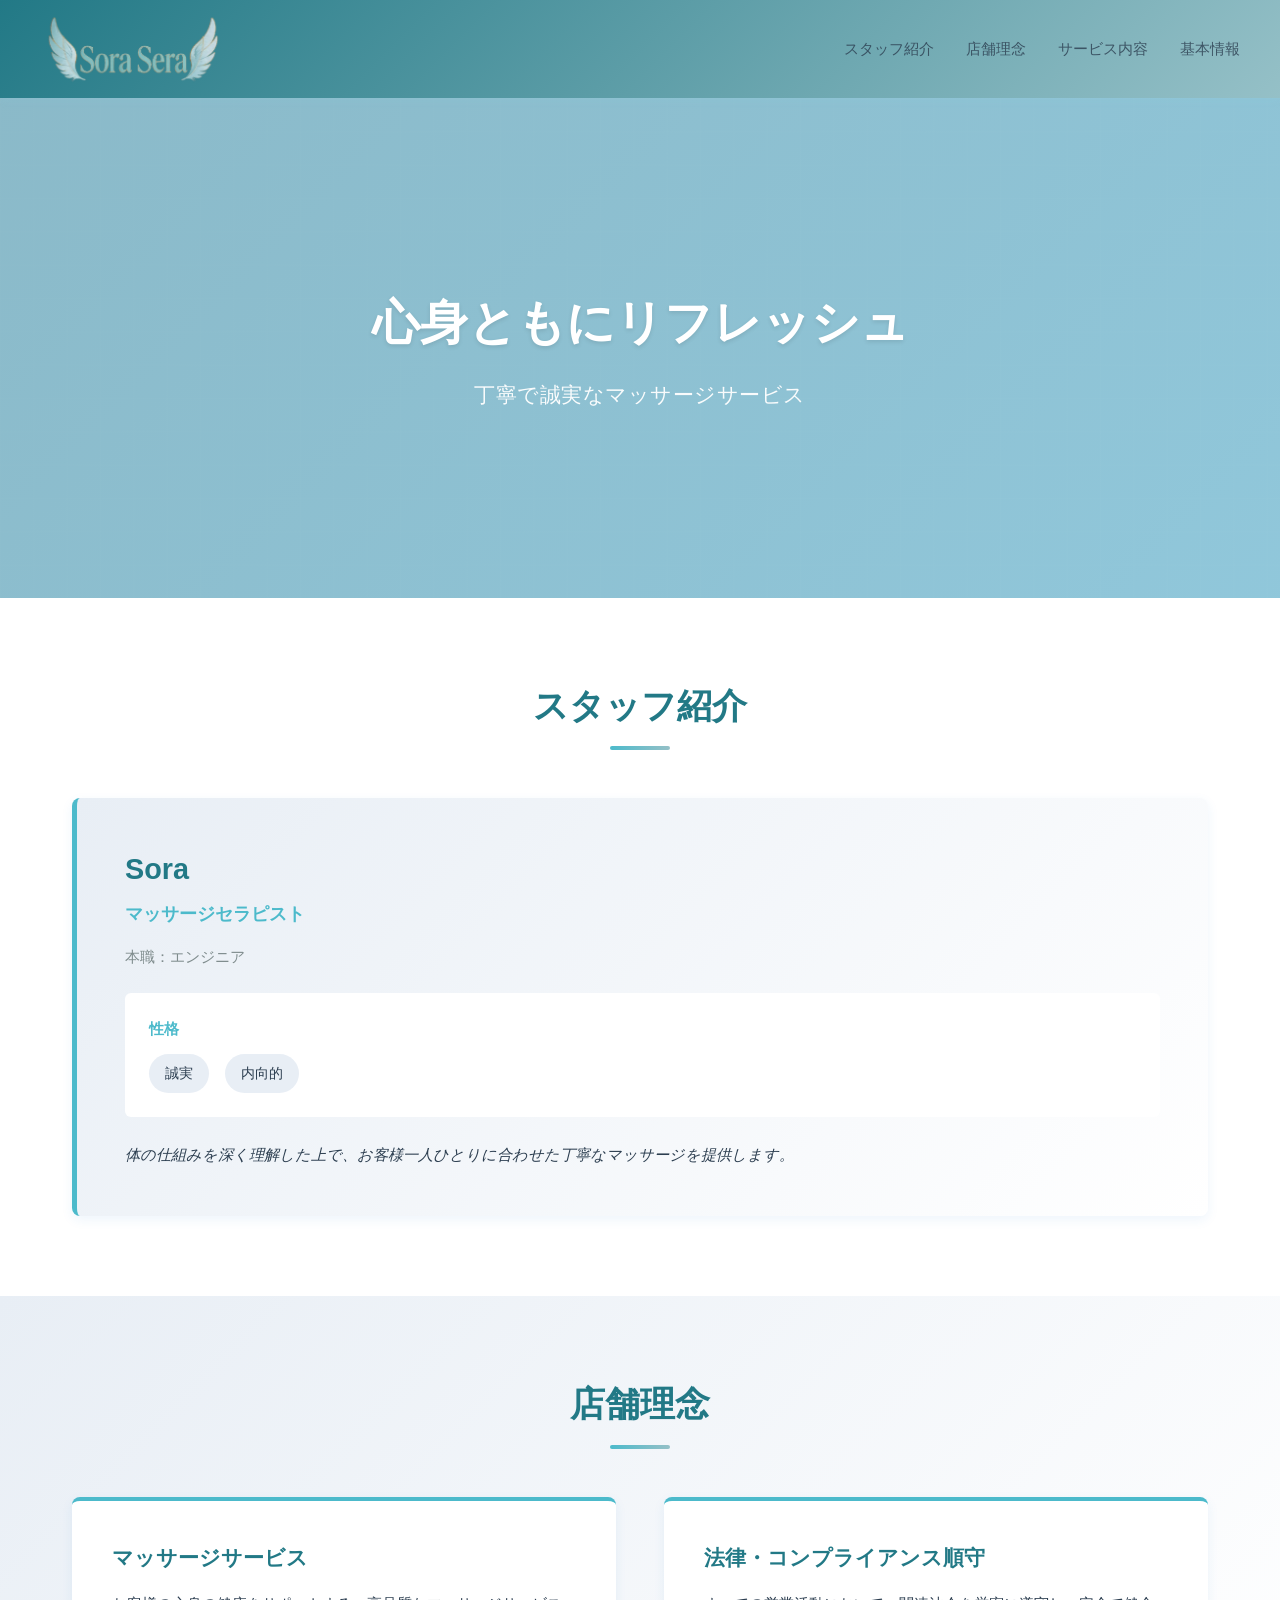
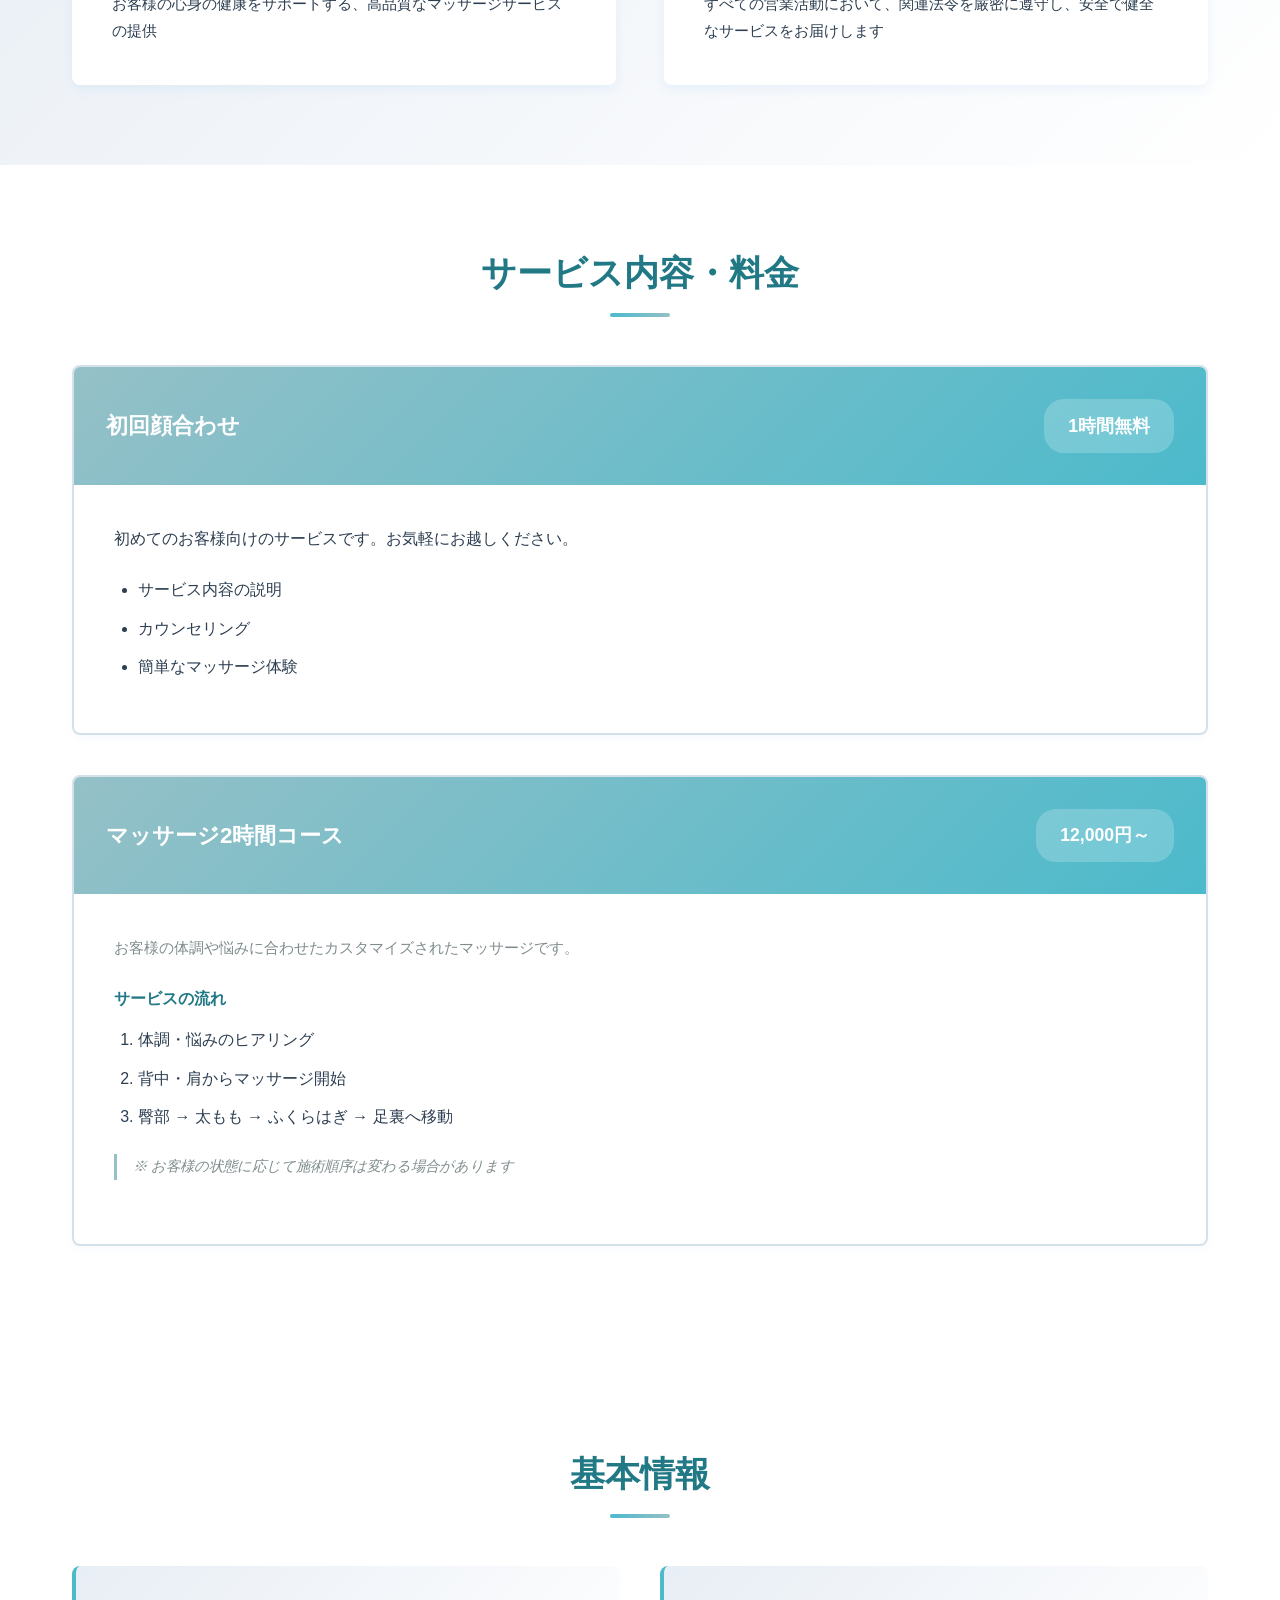
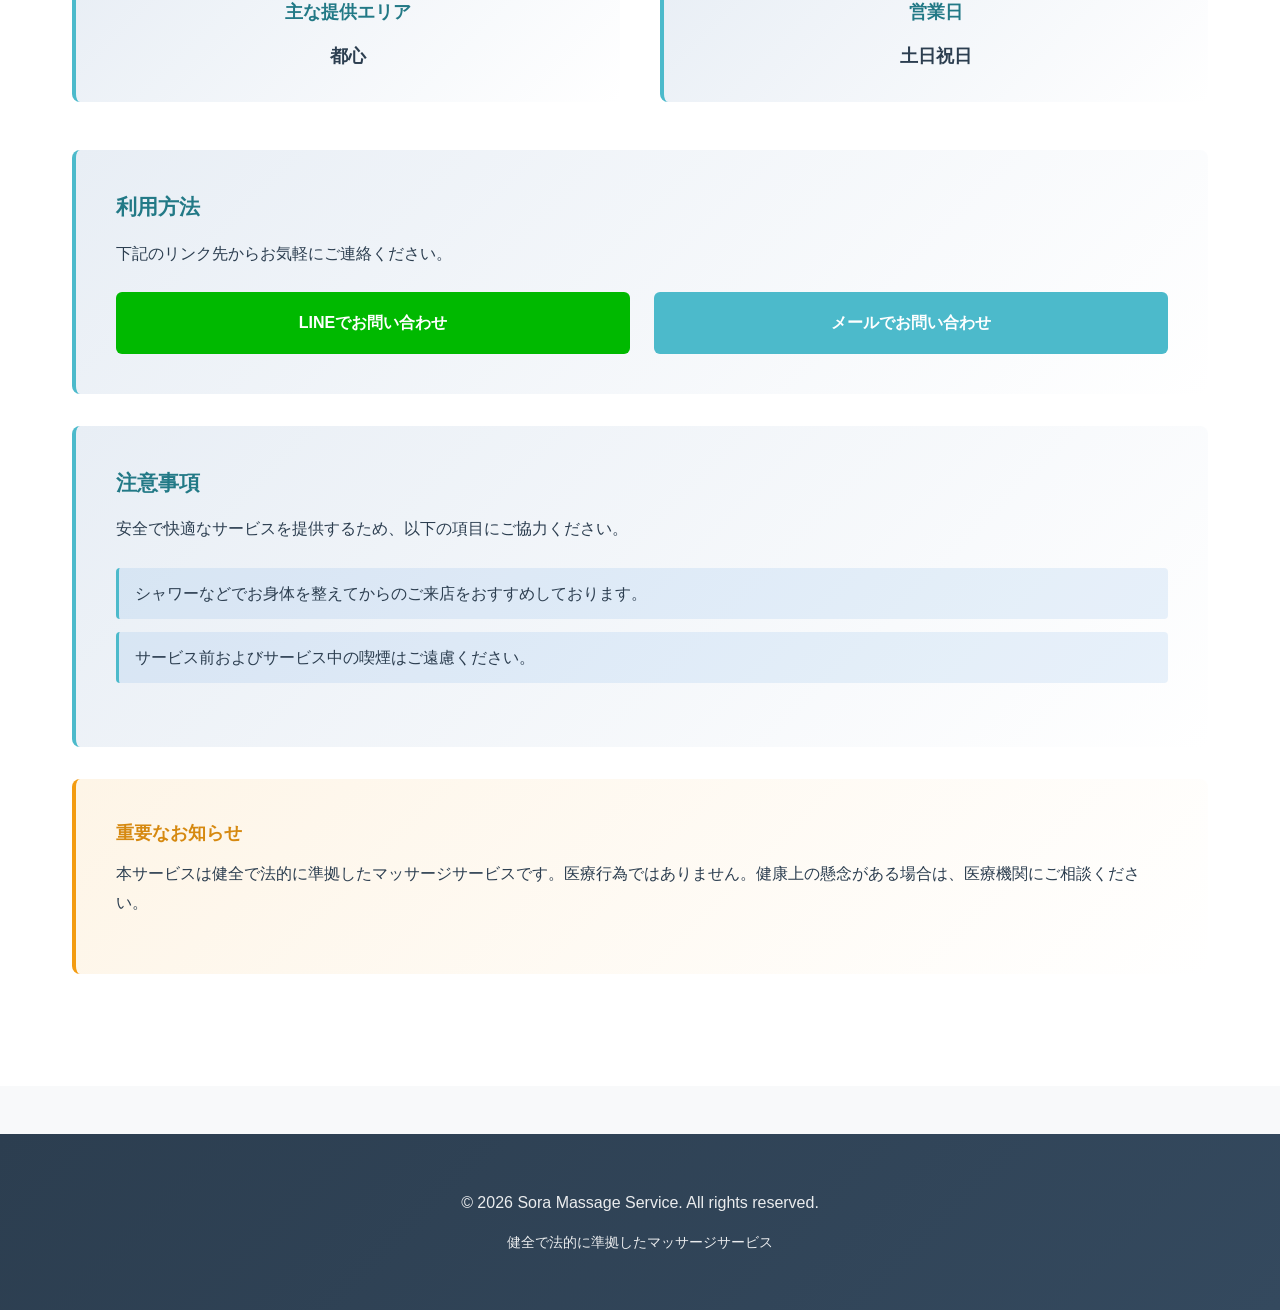
==== index.html @ ec9f0f60 "websiteフォルダの外側へ出す" ====
<!DOCTYPE html>
<html lang="ja">
<head>
    <meta charset="UTF-8">
    <meta name="viewport" content="width=device-width, initial-scale=1.0">
    <title>Sora Sera - 個人マッサージサービス</title>
    <link rel="icon" type="image/jpeg" href="favicon.jpeg">
    <link rel="stylesheet" href="styles.css">
</head>
<body>
    <!-- ヘッダー -->
    <header class="header">
        <div class="header-content">
            <div class="logo">
                <img src="log.png" alt="Sora Logo" class="logo-image">
            </div>
            <nav class="nav">
                <ul>
                    <li><a href="#about">スタッフ紹介</a></li>
                    <li><a href="#philosophy">店舗理念</a></li>
                    <li><a href="#services">サービス内容</a></li>
                    <li><a href="#info">基本情報</a></li>
                </ul>
            </nav>
        </div>
    </header>

    <!-- メインビジュアル -->
    <section class="hero">
        <div class="hero-content">
            <h2>心身ともにリフレッシュ</h2>
            <p>丁寧で誠実なマッサージサービス</p>
        </div>
    </section>

    <!-- スタッフ紹介 -->
    <section id="about" class="section about-section">
        <div class="container">
            <h2 class="section-title">スタッフ紹介</h2>
            <div class="therapist-card">
                <div class="therapist-info">
                    <h3>Sora</h3>
                    <p class="position">マッサージセラピスト</p>
                    <p class="background">本職：エンジニア</p>
                    <div class="personality">
                        <h4>性格</h4>
                        <ul>
                            <li>誠実</li>
                            <li>内向的</li>
                        </ul>
                    </div>
                    <p class="message">体の仕組みを深く理解した上で、お客様一人ひとりに合わせた丁寧なマッサージを提供します。</p>
                </div>
            </div>
        </div>
    </section>

    <!-- 店舗理念 -->
    <section id="philosophy" class="section philosophy-section">
        <div class="container">
            <h2 class="section-title">店舗理念</h2>
            <div class="philosophy-content">
                <div class="philosophy-item">
                    <h3>マッサージサービス</h3>
                    <p>お客様の心身の健康をサポートする、高品質なマッサージサービスの提供</p>
                </div>
                <div class="philosophy-item">
                    <h3>法律・コンプライアンス順守</h3>
                    <p>すべての営業活動において、関連法令を厳密に遵守し、安全で健全なサービスをお届けします</p>
                </div>
            </div>
        </div>
    </section>

    <!-- サービス内容・料金 -->
    <section id="services" class="section services-section">
        <div class="container">
            <h2 class="section-title">サービス内容・料金</h2>
            
            <div class="service-item">
                <div class="service-header">
                    <h3>初回顔合わせ</h3>
                    <span class="price">1時間無料</span>
                </div>
                <div class="service-body">
                    <p>初めてのお客様向けのサービスです。お気軽にお越しください。</p>
                    <ul>
                        <li>サービス内容の説明</li>
                        <li>カウンセリング</li>
                        <li>簡単なマッサージ体験</li>
                    </ul>
                </div>
            </div>

            <div class="service-item">
                <div class="service-header">
                    <h3>マッサージ2時間コース</h3>
                    <span class="price">12,000円～</span>
                </div>
                <div class="service-body">
                    <p class="description">お客様の体調や悩みに合わせたカスタマイズされたマッサージです。</p>
                    <h4>サービスの流れ</h4>
                    <ol>
                        <li>体調・悩みのヒアリング</li>
                        <li>背中・肩からマッサージ開始</li>
                        <li>臀部 → 太もも → ふくらはぎ → 足裏へ移動</li>
                    </ol>
                    <p class="note">※ お客様の状態に応じて施術順序は変わる場合があります</p>
                </div>
            </div>
        </div>
    </section>

    <!-- 基本情報 -->
    <section id="info" class="section info-section">
        <div class="container">
            <h2 class="section-title">基本情報</h2>
            
            <div class="info-grid">
                <div class="info-item">
                    <h3>主な提供エリア</h3>
                    <p>都心</p>
                </div>
                <div class="info-item">
                    <h3>営業日</h3>
                    <p>土日祝日</p>
                </div>
            </div>

            <div class="info-section-box">
                <h3>利用方法</h3>
                <p>下記のリンク先からお気軽にご連絡ください。</p>
                <div class="contact-buttons">
                    <a href="https://line.me" class="contact-btn line-btn">LINEでお問い合わせ</a>
                    <a href="mailto:contact@example.com" class="contact-btn email-btn">メールでお問い合わせ</a>
                </div>
            </div>

            <div class="info-section-box">
                <h3>注意事項</h3>
                <p>安全で快適なサービスを提供するため、以下の項目にご協力ください。</p>
                <ul class="restrictions">
                    <li>シャワーなどでお身体を整えてからのご来店をおすすめしております。</li>
                    <li>サービス前およびサービス中の喫煙はご遠慮ください。</li>
                </ul>
            </div>

            <div class="info-section-box notice">
                <h4>重要なお知らせ</h4>
                <p>本サービスは健全で法的に準拠したマッサージサービスです。医療行為ではありません。健康上の懸念がある場合は、医療機関にご相談ください。</p>
            </div>
        </div>
    </section>

    <!-- フッター -->
    <footer class="footer">
        <div class="footer-content">
            <p>&copy; 2026 Sora Massage Service. All rights reserved.</p>
            <p class="footer-note">健全で法的に準拠したマッサージサービス</p>
        </div>
    </footer>

    <script src="script.js"></script>
</body>
</html>
---- styles.css ----
/* ========================================
   リセット・基本スタイル
   ======================================== */
* {
    margin: 0;
    padding: 0;
    box-sizing: border-box;
}

html {
    scroll-behavior: smooth;
}

body {
    font-family: 'Segoe UI', Tahoma, Geneva, Verdana, sans-serif, 'Noto Sans JP', 'Hiragino Sans';
    line-height: 1.6;
    color: #333;
    background-color: #f8f9fa;
}

/* ========================================
   カラーパレット
   ========================================
   さわやかなイケメンをイメージした配色：
   - プライマリ：爽やかな青
   - セカンダリ：柔らかい灰色
   - アクセント：深い青
   ======================================== */

:root {
    --primary-color: #4cbacb;      /* 爽やかな青 */
    --primary-light: #95C0C7;      /* ライトブルー */
    --primary-dark: #227986;       /* ダークブルー */
    --secondary-color: #E8EEF5;    /* 薄い青灰色 */
    --text-dark: #2C3E50;          /* 濃いグレー */
    --text-light: #7F8C8D;         /* ライトグレー */
    --white: #FFFFFF;
    --border-color: #D5E1E8;       /* 淡い青灰色 */
    --success-color: #27AE60;      /* グリーン */
}

/* ========================================
   ヘッダー
   ======================================== */
.header {
    background: linear-gradient(135deg, var(--primary-dark) 0%, var(--primary-light) 100%);
    color: var(--text-dark);
    padding: 1.5rem 2rem;
    box-shadow: 0 2px 8px rgba(141, 214, 232, 0.15);
    position: sticky;
    top: 0;
    z-index: 100;
}

.header-content {
    max-width: 1200px;
    margin: 0 auto;
    display: flex;
    justify-content: space-between;
    align-items: center;
}

.logo {
    font-size: 1.8rem;
    font-weight: 700;
    letter-spacing: 2px;
}

.logo {
    display: flex;
    align-items: center;
    gap: 1rem;
    height: 50px;
}

.logo-image {
    max-height: 80px;
    width: auto;
    max-width: 1500px;
    object-fit: contain;
}

.logo h1 {
    margin: 0;
    font-size: 1.8rem;
    font-weight: 700;
    letter-spacing: 2px;
}

.nav ul {
    display: flex;
    list-style: none;
    gap: 2rem;
}

.nav a {
    color: var(--text-dark);
    text-decoration: none;
    font-size: 0.95rem;
    font-weight: 500;
    transition: opacity 0.3s ease;
    position: relative;
}

.nav a:hover {
    opacity: 0.8;
}

.nav a::after {
    content: '';
    position: absolute;
    bottom: -5px;
    left: 0;
    width: 0;
    height: 2px;
    background-color: var(--primary-dark);
    transition: width 0.3s ease;
}

.nav a:hover::after {
    width: 100%;
}

/* ========================================
   ヒーロー セクション
   ======================================== */
.hero {
    background: linear-gradient(135deg, rgba(149, 192, 199, 0.9) 0%, rgba(162, 212, 219, 0.85) 100%),
                url('data:image/svg+xml,<svg xmlns="http://www.w3.org/2000/svg" viewBox="0 0 1200 600"><defs><pattern id="grid" width="40" height="40" patternUnits="userSpaceOnUse"><path d="M 40 0 L 0 0 0 40" fill="none" stroke="rgba(255,255,255,0.1)" stroke-width="1"/></pattern></defs><rect width="1200" height="600" fill="%232B7ED8"/><rect width="1200" height="600" fill="url(%23grid)"/></svg>');
    color: var(--white);
    padding: 8rem 2rem;
    text-align: center;
    min-height: 500px;
    display: flex;
    align-items: center;
    justify-content: center;
}

.hero-content h2 {
    font-size: 3rem;
    font-weight: 700;
    margin-bottom: 1rem;
    text-shadow: 0 2px 4px rgba(0, 0, 0, 0.1);
}

.hero-content p {
    font-size: 1.3rem;
    font-weight: 300;
    opacity: 0.95;
    letter-spacing: 0.5px;
}

/* ========================================
   レスポンシブ: ヘッダー・ナビゲーション
   ======================================== */
@media (max-width: 768px) {
    .header-content {
        flex-direction: column;
        gap: 1.5rem;
    }

    .nav ul {
        flex-direction: column;
        gap: 1rem;
        text-align: center;
    }

    .logo {
        flex-direction: column;
        gap: 0.8rem;
    }

    .logo-image {
        height: 40px;
        max-width: 50px;
    }

    .logo h1 {
        font-size: 1.5rem;
    }

    .hero-content h2 {
        font-size: 2rem;
    }

    .hero-content p {
        font-size: 1rem;
    }

    .hero {
        padding: 4rem 2rem;
        min-height: 350px;
    }
}

/* ========================================
   コンテナ・セクション基本
   ======================================== */
.container {
    max-width: 1200px;
    margin: 0 auto;
    padding: 0 2rem;
}

.section {
    padding: 5rem 2rem;
}

.section-title {
    font-size: 2.2rem;
    font-weight: 700;
    color: var(--primary-dark);
    margin-bottom: 3rem;
    text-align: center;
    position: relative;
    padding-bottom: 1rem;
}

.section-title::after {
    content: '';
    position: absolute;
    bottom: 0;
    left: 50%;
    transform: translateX(-50%);
    width: 60px;
    height: 4px;
    background: linear-gradient(90deg, var(--primary-color), var(--primary-light));
    border-radius: 2px;
}

/* ========================================
   セラピスト紹介 セクション
   ======================================== */
.about-section {
    background-color: var(--white);
}

.therapist-card {
    background: linear-gradient(135deg, var(--secondary-color) 0%, var(--white) 100%);
    border-left: 5px solid var(--primary-color);
    padding: 3rem;
    border-radius: 8px;
    box-shadow: 0 4px 12px rgba(43, 126, 216, 0.08);
    transition: transform 0.3s ease, box-shadow 0.3s ease;
}

.therapist-card:hover {
    transform: translateY(-5px);
    box-shadow: 0 8px 20px rgba(43, 126, 216, 0.12);
}

.therapist-info h3 {
    font-size: 1.8rem;
    color: var(--primary-dark);
    margin-bottom: 0.5rem;
}

.therapist-info .position {
    font-size: 1.1rem;
    color: var(--primary-color);
    font-weight: 600;
    margin-bottom: 1rem;
}

.therapist-info .background {
    color: var(--text-light);
    font-size: 0.95rem;
    margin-bottom: 1.5rem;
}

.personality {
    background-color: var(--white);
    padding: 1.5rem;
    border-radius: 6px;
    margin: 1.5rem 0;
}

.personality h4 {
    color: var(--primary-color);
    margin-bottom: 0.8rem;
    font-size: 0.95rem;
}

.personality ul {
    list-style: none;
    display: flex;
    gap: 1rem;
}

.personality li {
    background-color: var(--secondary-color);
    padding: 0.5rem 1rem;
    border-radius: 20px;
    color: var(--text-dark);
    font-size: 0.9rem;
    font-weight: 500;
}

.therapist-info .message {
    color: var(--text-dark);
    font-size: 0.95rem;
    line-height: 1.8;
    margin-top: 1.5rem;
    font-style: italic;
}

/* ========================================
   店舗理念 セクション
   ======================================== */
.philosophy-section {
    background: linear-gradient(135deg, var(--secondary-color) 0%, var(--white) 100%);
}

.philosophy-content {
    display: grid;
    grid-template-columns: repeat(auto-fit, minmax(300px, 1fr));
    gap: 3rem;
}

.philosophy-item {
    background-color: var(--white);
    padding: 2.5rem;
    border-radius: 8px;
    box-shadow: 0 4px 12px rgba(43, 126, 216, 0.08);
    border-top: 4px solid var(--primary-color);
    transition: transform 0.3s ease;
}

.philosophy-item:hover {
    transform: translateY(-8px);
}

.philosophy-item h3 {
    color: var(--primary-dark);
    font-size: 1.3rem;
    margin-bottom: 1rem;
}

.philosophy-item p {
    color: var(--text-dark);
    line-height: 1.8;
    font-size: 0.95rem;
}

/* ========================================
   サービス内容・料金 セクション
   ======================================== */
.services-section {
    background-color: var(--white);
}

.service-item {
    background-color: var(--white);
    border: 2px solid var(--border-color);
    border-radius: 8px;
    overflow: hidden;
    margin-bottom: 2.5rem;
    transition: all 0.3s ease;
    box-shadow: 0 2px 8px rgba(43, 126, 216, 0.05);
}

.service-item:hover {
    border-color: var(--primary-color);
    box-shadow: 0 6px 16px rgba(43, 126, 216, 0.12);
}

.service-header {
    background: linear-gradient(135deg, var(--primary-light) 0%, var(--primary-color) 100%);
    color: var(--white);
    padding: 2rem;
    display: flex;
    justify-content: space-between;
    align-items: center;
}

.service-header h3 {
    font-size: 1.4rem;
    margin: 0;
}

.price {
    background-color: rgba(255, 255, 255, 0.2);
    padding: 0.8rem 1.5rem;
    border-radius: 20px;
    font-size: 1.1rem;
    font-weight: 600;
    white-space: nowrap;
}

.service-body {
    padding: 2.5rem;
}

.service-body > p {
    color: var(--text-dark);
    margin-bottom: 1.5rem;
    line-height: 1.8;
}

.service-body .description {
    color: var(--text-light);
    font-size: 0.95rem;
}

.service-body h4 {
    color: var(--primary-dark);
    margin-top: 1.5rem;
    margin-bottom: 1rem;
    font-size: 1rem;
}

.service-body ol,
.service-body ul {
    margin-left: 1.5rem;
    color: var(--text-dark);
}

.service-body li {
    margin-bottom: 0.8rem;
    line-height: 1.6;
}

.service-body .note {
    color: var(--text-light);
    font-size: 0.9rem;
    margin-top: 1.5rem;
    font-style: italic;
    border-left: 3px solid var(--primary-light);
    padding-left: 1rem;
}

/* ========================================
   基本情報 セクション
   ======================================== */
.info-section {
    background-color: var(--white);
}

.info-grid {
    display: grid;
    grid-template-columns: repeat(auto-fit, minmax(250px, 1fr));
    gap: 2.5rem;
    margin-bottom: 3rem;
}

.info-item {
    background: linear-gradient(135deg, var(--secondary-color) 0%, var(--white) 100%);
    padding: 2rem;
    border-radius: 8px;
    border-left: 4px solid var(--primary-color);
    text-align: center;
}

.info-item h3 {
    color: var(--primary-dark);
    margin-bottom: 1rem;
    font-size: 1.1rem;
}

.info-item p {
    color: var(--text-dark);
    font-size: 1.1rem;
    font-weight: 600;
}

.info-section-box {
    background: linear-gradient(135deg, var(--secondary-color) 0%, var(--white) 100%);
    padding: 2.5rem;
    border-radius: 8px;
    margin-bottom: 2rem;
    border-left: 4px solid var(--primary-color);
}

.info-section-box h3 {
    color: var(--primary-dark);
    font-size: 1.3rem;
    margin-bottom: 1rem;
}

.info-section-box h4 {
    color: var(--primary-color);
    font-size: 1.1rem;
    margin-bottom: 0.8rem;
}

.info-section-box p {
    color: var(--text-dark);
    line-height: 1.8;
    margin-bottom: 1rem;
}

.contact-buttons {
    display: flex;
    gap: 1.5rem;
    margin-top: 1.5rem;
    flex-wrap: wrap;
}

.contact-btn {
    flex: 1;
    min-width: 180px;
    padding: 1rem 2rem;
    border-radius: 6px;
    text-decoration: none;
    font-weight: 600;
    text-align: center;
    transition: all 0.3s ease;
    border: 2px solid transparent;
}

.line-btn {
    background-color: #00B900;
    color: var(--white);
}

.line-btn:hover {
    background-color: #009000;
    transform: translateY(-3px);
    box-shadow: 0 4px 12px rgba(0, 185, 0, 0.3);
}

.email-btn {
    background-color: var(--primary-color);
    color: var(--white);
}

.email-btn:hover {
    background-color: var(--primary-dark);
    transform: translateY(-3px);
    box-shadow: 0 4px 12px rgba(43, 126, 216, 0.3);
}

.restrictions {
    list-style: none;
    margin: 1.5rem 0;
}

.restrictions li {
    padding: 0.8rem 1rem;
    margin-bottom: 0.8rem;
    background-color: rgba(43, 126, 216, 0.1);
    border-left: 3px solid var(--primary-color);
    border-radius: 4px;
    color: var(--text-dark);
}

.info-section-box.notice {
    border-left-color: #F39C12;
    background: linear-gradient(135deg, rgba(243, 156, 18, 0.1) 0%, var(--white) 100%);
}

.info-section-box.notice h4 {
    color: #D68910;
}

/* ========================================
   フッター
   ======================================== */
.footer {
    background: linear-gradient(135deg, var(--text-dark) 0%, #34495E 100%);
    color: var(--white);
    padding: 3rem 2rem;
    text-align: center;
    margin-top: 3rem;
}

.footer-content p {
    margin: 0.5rem 0;
    opacity: 0.9;
}

.footer-note {
    font-size: 0.9rem;
    opacity: 0.7;
    margin-top: 1rem !important;
}

/* ========================================
   レスポンシブ対応
   ======================================== */
@media (max-width: 768px) {
    .section {
        padding: 3rem 2rem;
    }

    .section-title {
        font-size: 1.8rem;
        margin-bottom: 2rem;
    }

    .therapist-card,
    .philosophy-item,
    .info-section-box {
        padding: 2rem;
    }

    .service-header {
        flex-direction: column;
        text-align: center;
        gap: 1rem;
    }

    .service-header h3 {
        font-size: 1.2rem;
    }

    .price {
        display: inline-block;
    }

    .contact-buttons {
        flex-direction: column;
        gap: 1rem;
    }

    .contact-btn {
        min-width: auto;
    }

    .philosophy-content,
    .info-grid {
        gap: 1.5rem;
    }

    .therapist-info .personality ul {
        flex-direction: column;
        gap: 0.5rem;
    }

    .therapist-info .personality li {
        width: 100%;
    }
}

@media (max-width: 480px) {
    .nav ul {
        gap: 0.8rem;
        font-size: 0.9rem;
    }

    .logo {
        gap: 0.5rem;
    }

    .logo-image {
        height: 35px;
        max-width: 45px;
    }

    .logo h1 {
        font-size: 1.2rem;
    }

    .section-title {
        font-size: 1.5rem;
    }

    .therapist-card,
    .philosophy-item,
    .service-body,
    .info-section-box {
        padding: 1.5rem;
    }

    .service-header {
        padding: 1.5rem;
    }

    .service-header h3 {
        font-size: 1.1rem;
    }

    .price {
        font-size: 0.95rem;
        padding: 0.6rem 1rem;
    }

    .section {
        padding: 2rem 1rem;
    }
}

/* ========================================
   スムーズなスクロール・アニメーション
   ======================================== */
@keyframes fadeIn {
    from {
        opacity: 0;
        transform: translateY(20px);
    }
    to {
        opacity: 1;
        transform: translateY(0);
    }
}

.section {
    animation: fadeIn 0.6s ease;
}
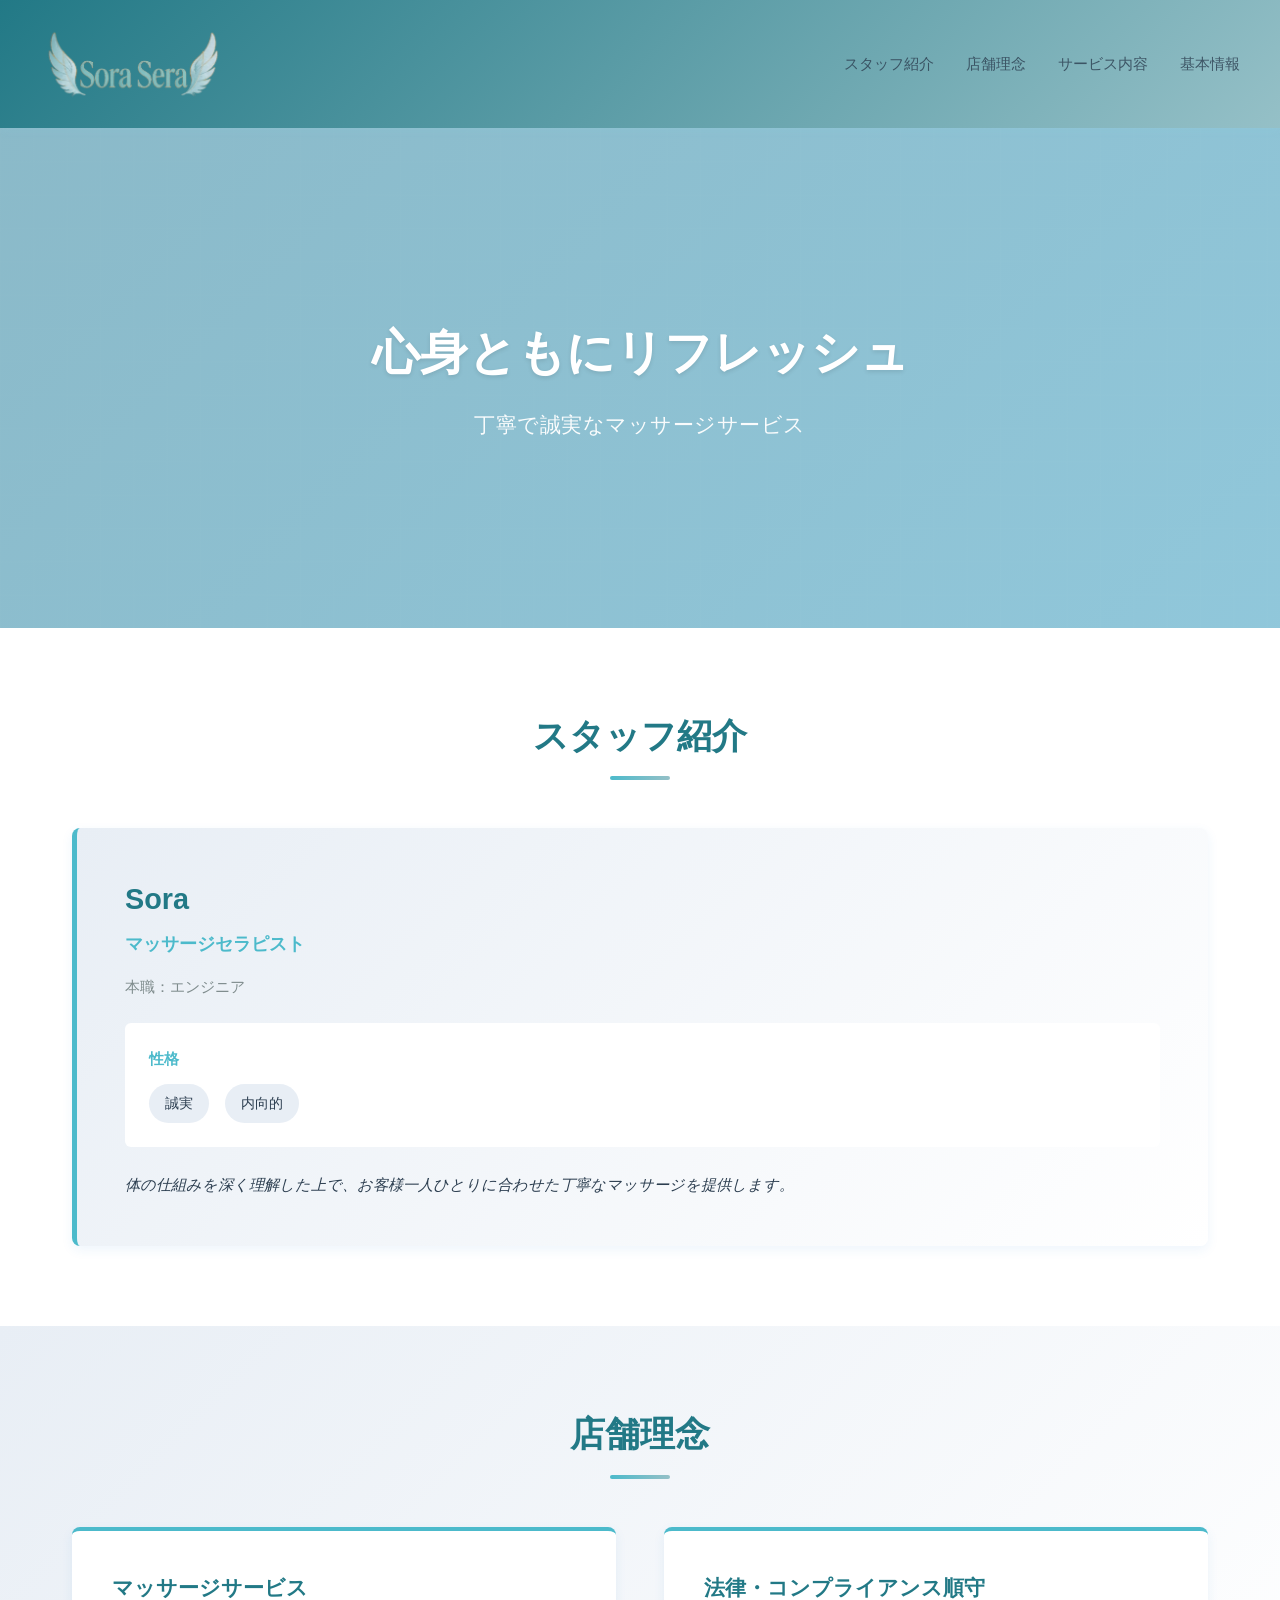
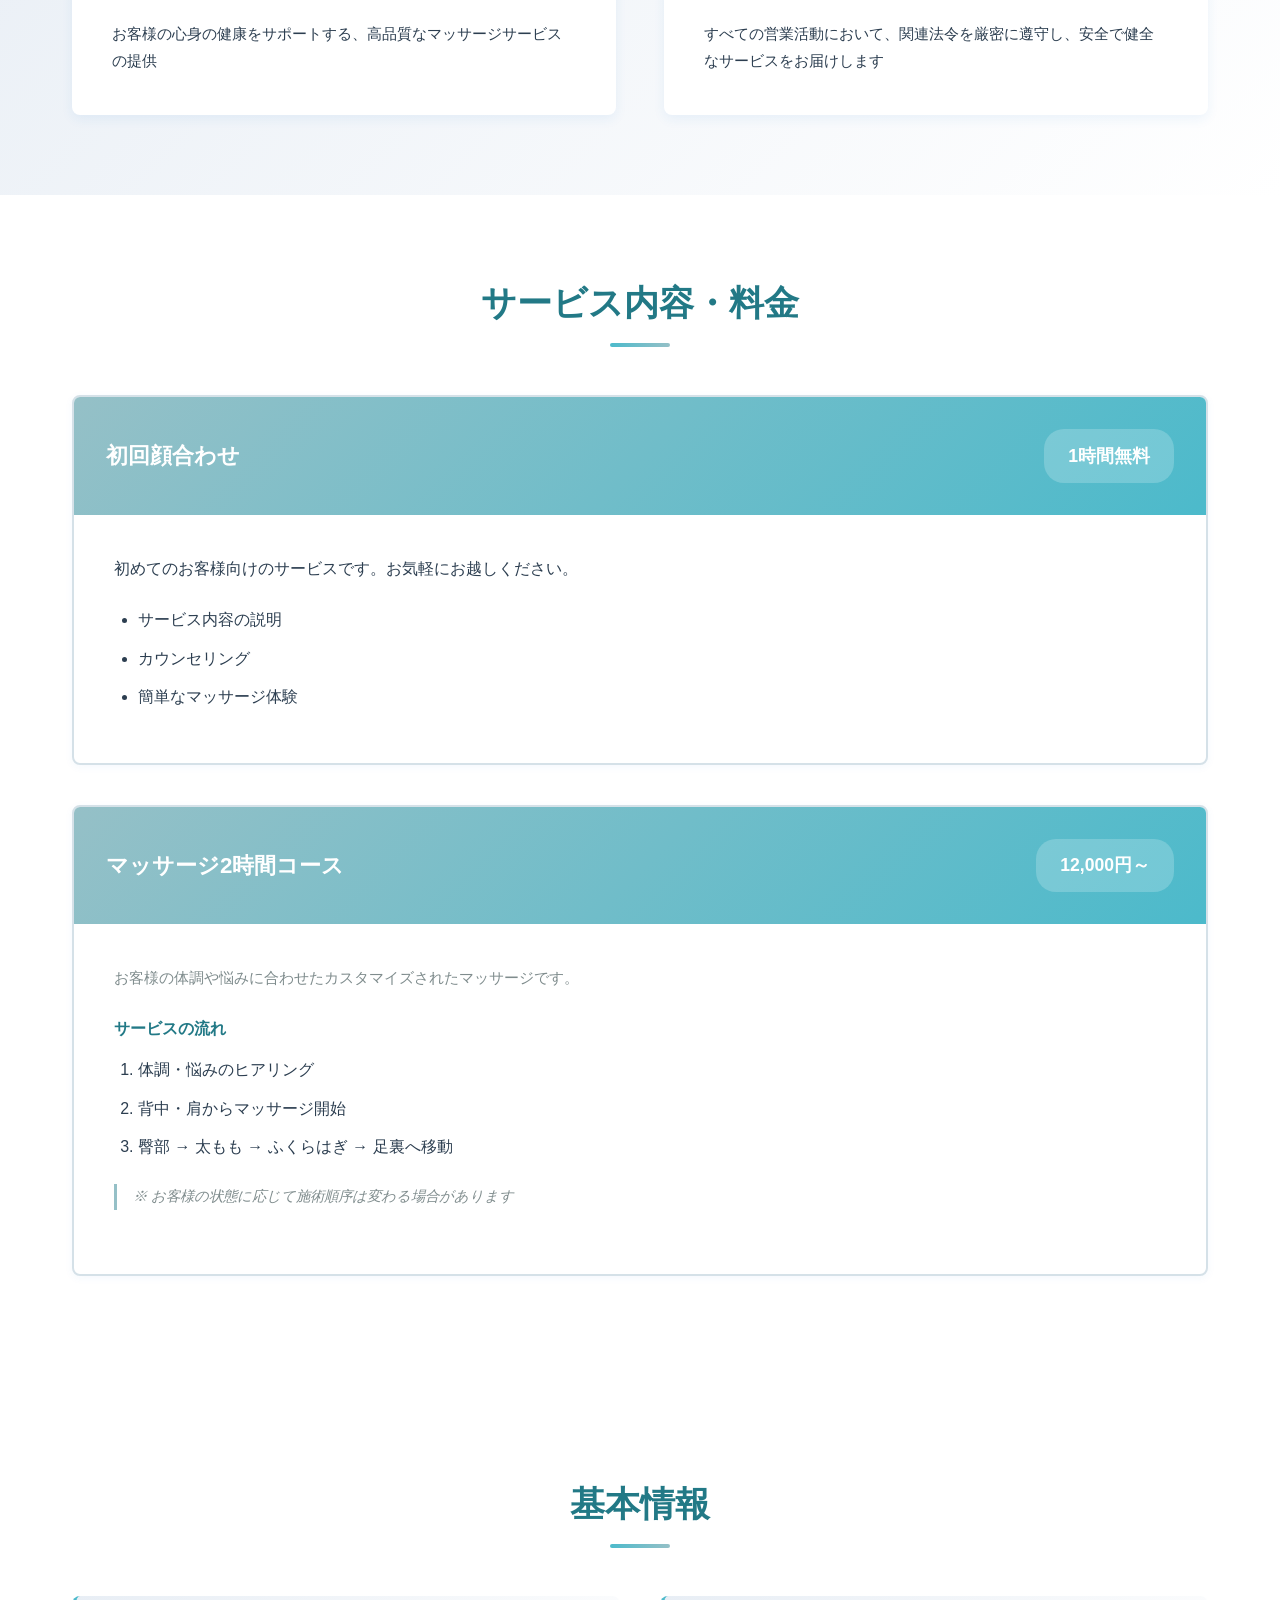
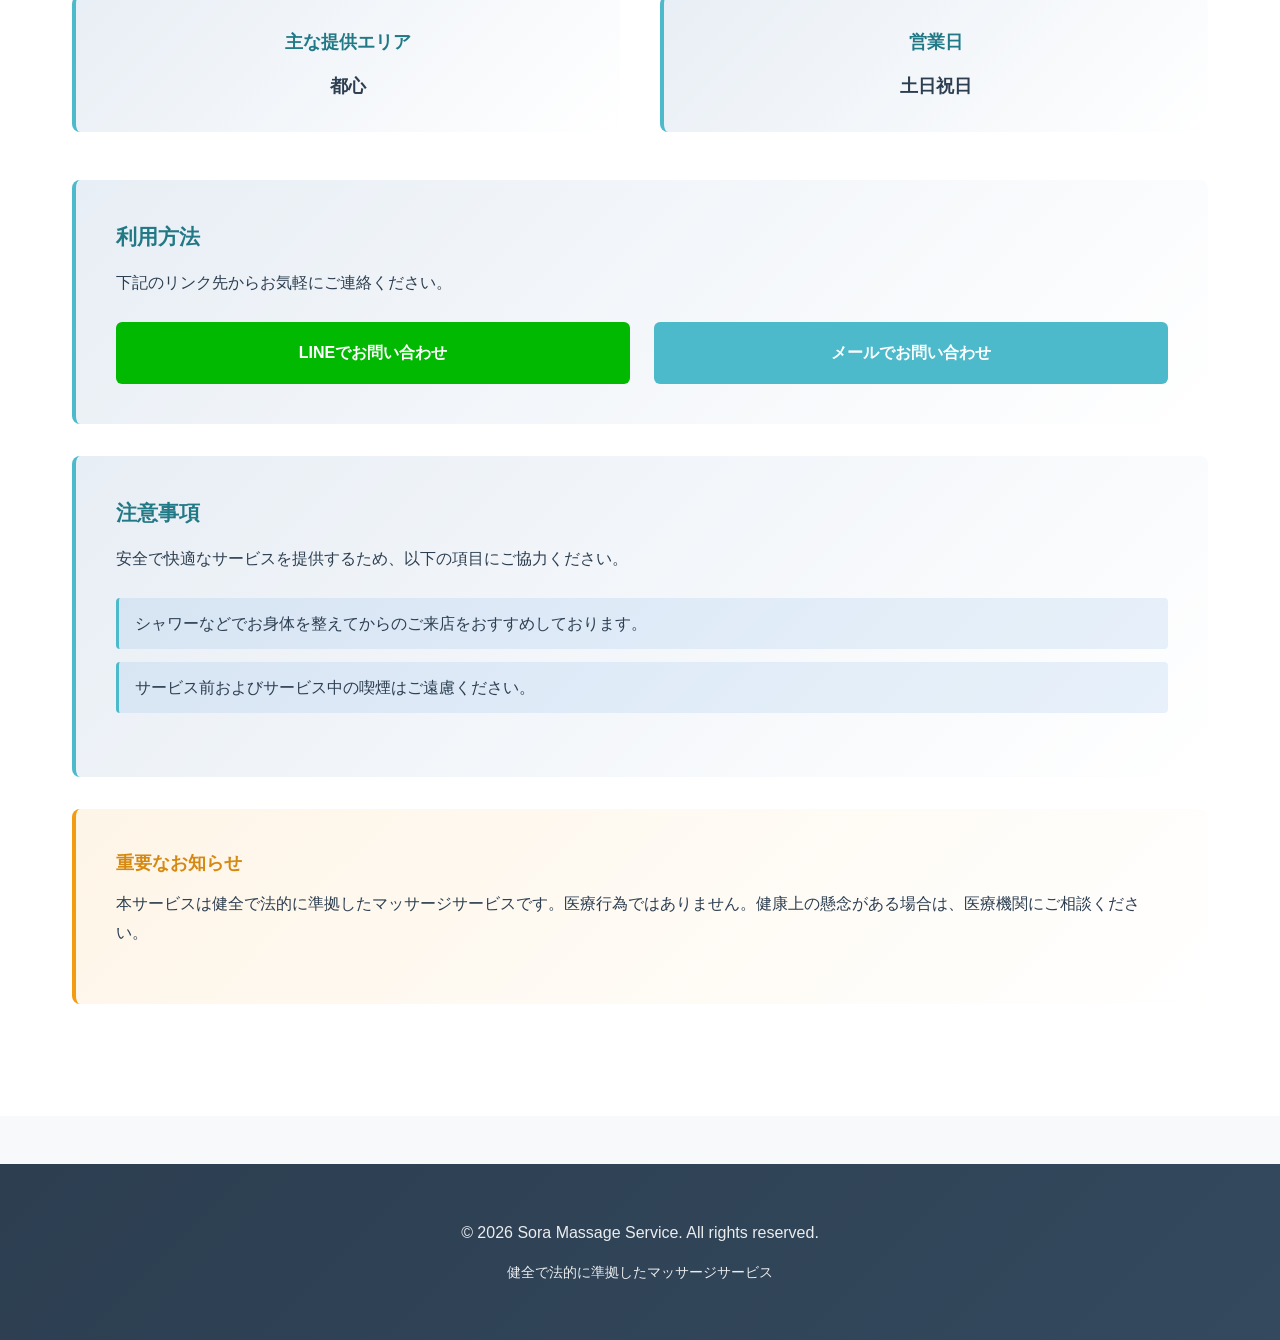
==== commit 2fb550c8: "websiteから外に出してwebsiteを消した。" ====
--- a/index.html
+++ b/index.html
@@ -14,6 +14,11 @@
             <div class="logo">
                 <img src="log.png" alt="Sora Logo" class="logo-image">
             </div>
+            <button class="nav-toggle" aria-label="メニューを開く" type="button">
+                <span></span>
+                <span></span>
+                <span></span>
+            </button>
             <nav class="nav">
                 <ul>
                     <li><a href="#about">スタッフ紹介</a></li>
--- a/styles.css
+++ b/styles.css
@@ -58,7 +58,38 @@
     display: flex;
     justify-content: space-between;
     align-items: center;
-}
+    position: relative;
+}
+
+.nav-toggle {
+    display: none;
+    background: transparent;
+    border: none;
+    cursor: pointer;
+    padding: 0.5rem;
+    outline: none;
+}
+
+.nav-toggle span {
+    display: block;
+    width: 28px;
+    height: 3px;
+    margin-bottom: 4px;
+    border-radius: 2px;
+    background: var(--text-dark);
+    transition: background 0.3s ease;
+}
+
+.nav ul {
+    display: flex;
+    list-style: none;
+    gap: 2rem;
+}
+
+.nav.open {
+    display: block;
+}
+
 
 .logo {
     font-size: 1.8rem;
@@ -70,7 +101,6 @@
     display: flex;
     align-items: center;
     gap: 1rem;
-    height: 50px;
 }
 
 .logo-image {
@@ -155,8 +185,38 @@
    ======================================== */
 @media (max-width: 768px) {
     .header-content {
+        flex-direction: row;
+        justify-content: space-between;
+        align-items: center;
+        gap: 0;
+    }
+
+    .nav-toggle {
+        display: inline-flex;
         flex-direction: column;
-        gap: 1.5rem;
+        justify-content: center;
+        align-items: center;
+        margin-left: auto;
+        width: 42px;
+        height: 40px;
+        padding: 0.5rem;
+    }
+
+    .nav {
+        position: absolute;
+        top: 100%;
+        left: 0;
+        right: 0;
+        background: rgba(255, 255, 255, 0.98);
+        border-top: 1px solid rgba(0, 0, 0, 0.08);
+        padding: 1rem 2rem 1.5rem;
+        display: none;
+        box-shadow: 0 8px 24px rgba(0, 0, 0, 0.08);
+        z-index: 90;
+    }
+
+    .nav.open {
+        display: block;
     }
 
     .nav ul {
@@ -165,18 +225,23 @@
         text-align: center;
     }
 
+    .nav a {
+        color: var(--text-dark);
+        font-weight: 600;
+    }
+
     .logo {
         flex-direction: column;
         gap: 0.8rem;
     }
 
     .logo-image {
-        height: 40px;
-        max-width: 50px;
+        height: 70px;
+        max-width: 120px;
     }
 
     .logo h1 {
-        font-size: 1.5rem;
+        font-size: 1.8rem;
     }
 
     .hero-content h2 {
@@ -643,12 +708,12 @@
     }
 
     .logo-image {
-        height: 35px;
-        max-width: 45px;
+        height: 60px;
+        max-width: 100px;
     }
 
     .logo h1 {
-        font-size: 1.2rem;
+        font-size: 1.6rem;
     }
 
     .section-title {
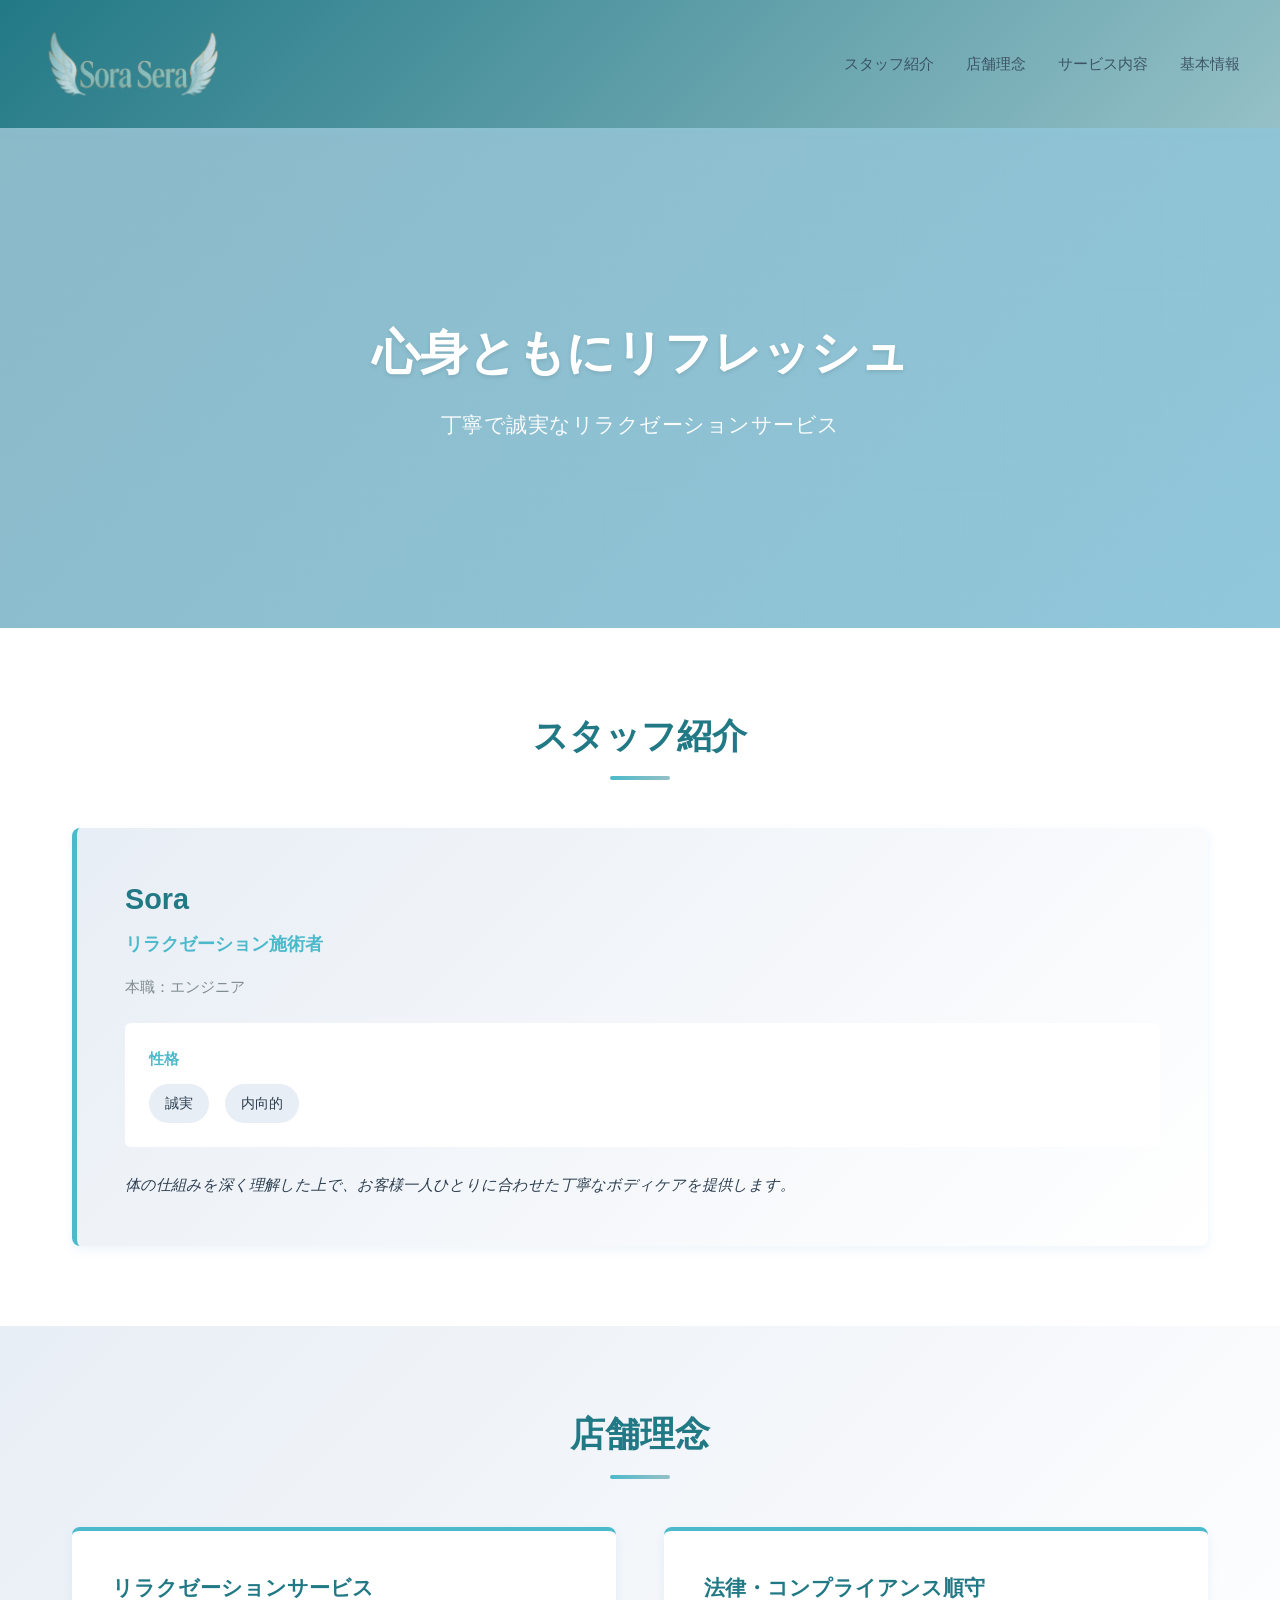
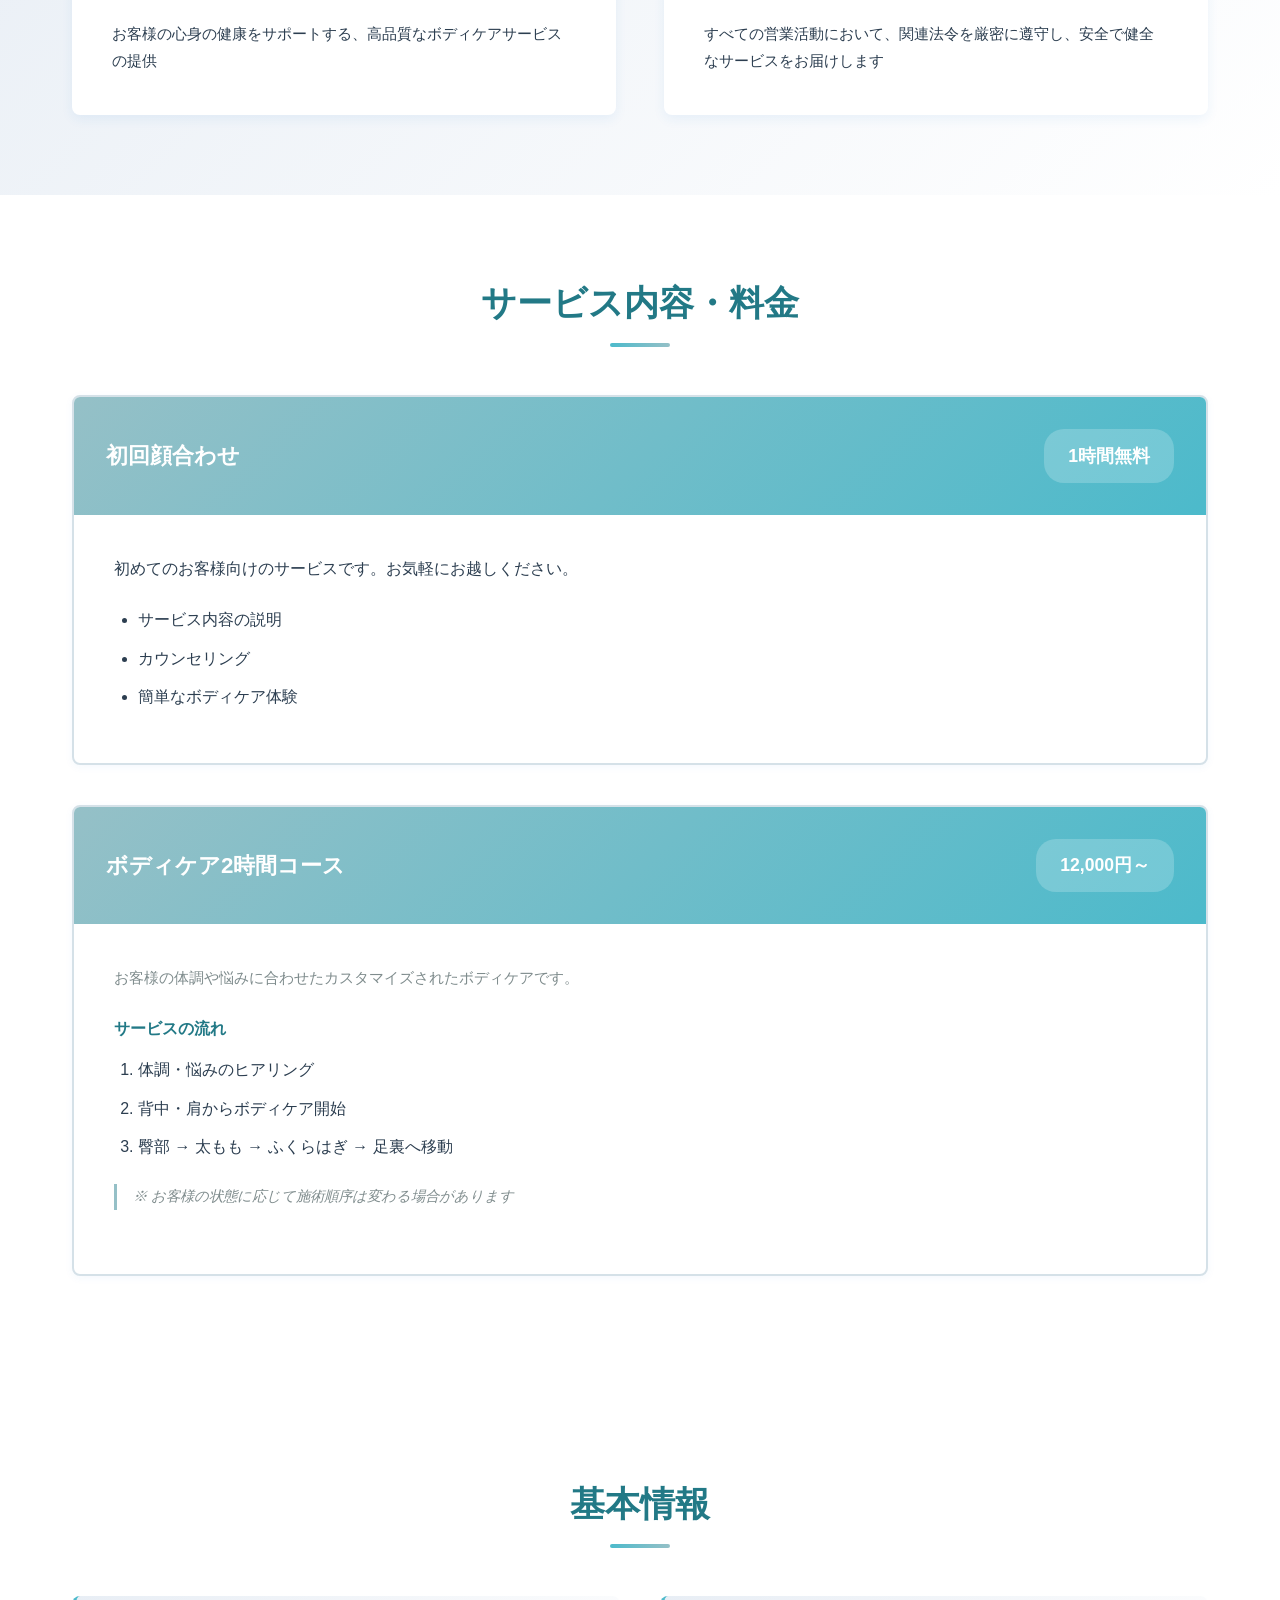
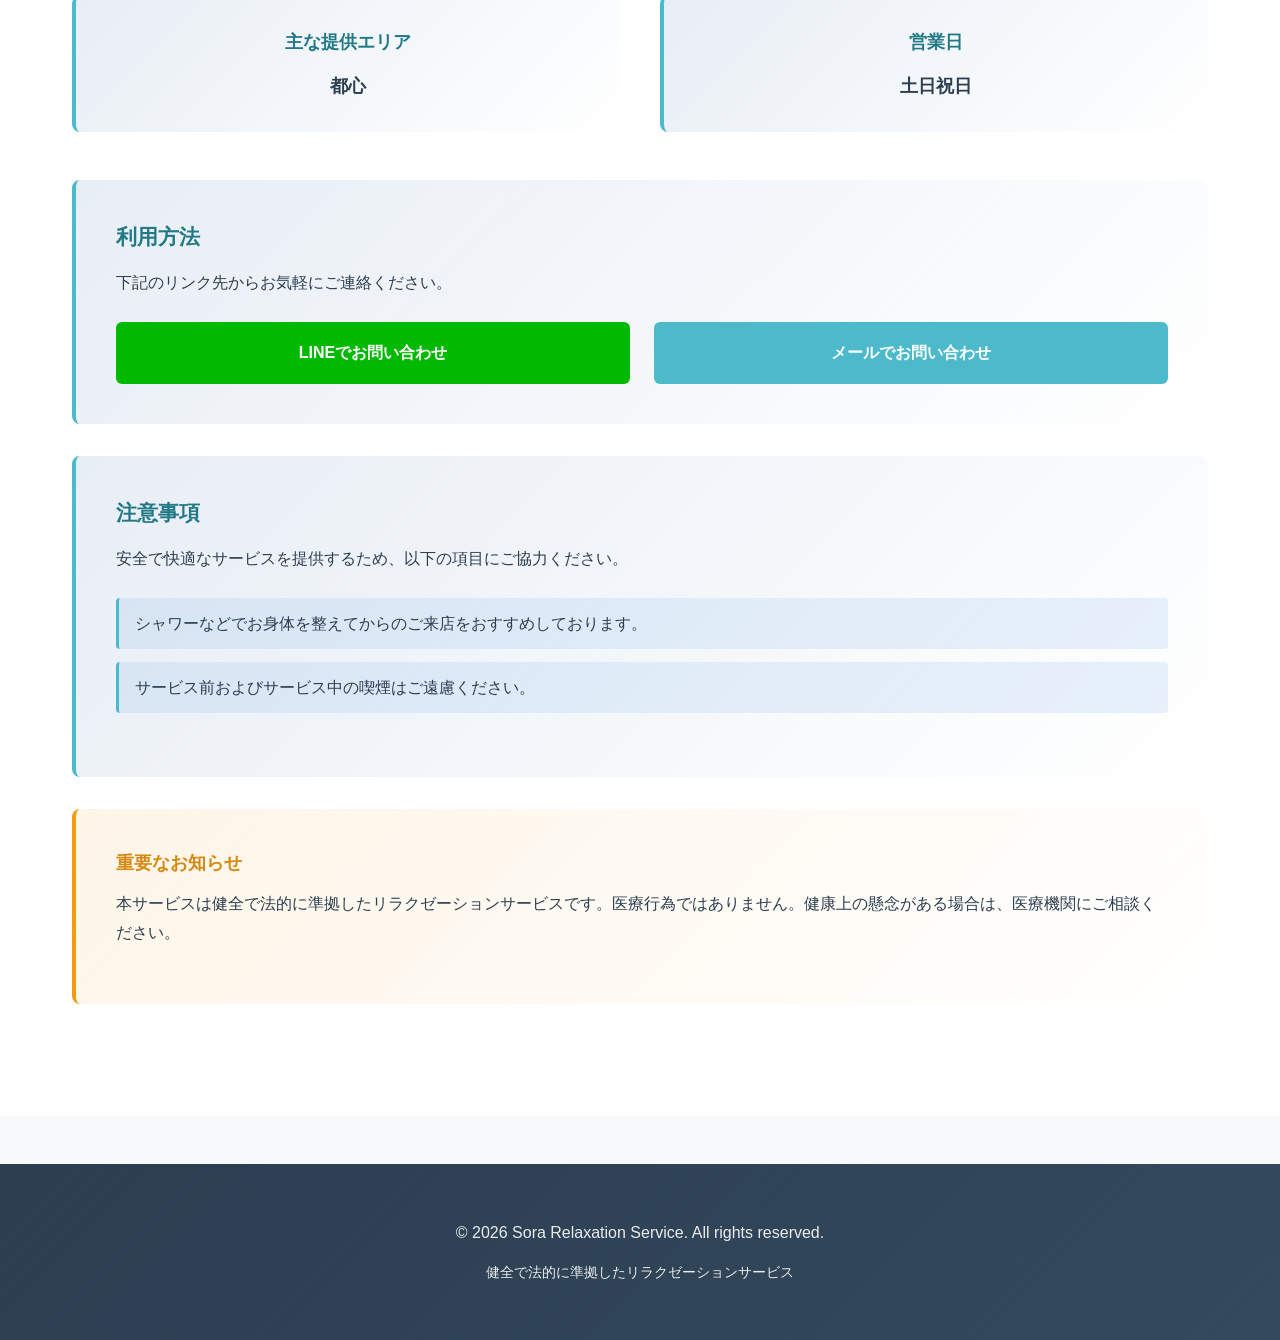
==== commit f3819d6c: "マッサージからリラクゼーションへ言い換え" ====
--- a/index.html
+++ b/index.html
@@ -3,7 +3,7 @@
 <head>
     <meta charset="UTF-8">
     <meta name="viewport" content="width=device-width, initial-scale=1.0">
-    <title>Sora Sera - 個人マッサージサービス</title>
+    <title>Sora Sera - 個人リラクゼーションサービス</title>
     <link rel="icon" type="image/jpeg" href="favicon.jpeg">
     <link rel="stylesheet" href="styles.css">
 </head>
@@ -34,7 +34,7 @@
     <section class="hero">
         <div class="hero-content">
             <h2>心身ともにリフレッシュ</h2>
-            <p>丁寧で誠実なマッサージサービス</p>
+            <p>丁寧で誠実なリラクゼーションサービス</p>
         </div>
     </section>
 
@@ -45,7 +45,7 @@
             <div class="therapist-card">
                 <div class="therapist-info">
                     <h3>Sora</h3>
-                    <p class="position">マッサージセラピスト</p>
+                    <p class="position">リラクゼーション施術者</p>
                     <p class="background">本職：エンジニア</p>
                     <div class="personality">
                         <h4>性格</h4>
@@ -54,7 +54,7 @@
                             <li>内向的</li>
                         </ul>
                     </div>
-                    <p class="message">体の仕組みを深く理解した上で、お客様一人ひとりに合わせた丁寧なマッサージを提供します。</p>
+                    <p class="message">体の仕組みを深く理解した上で、お客様一人ひとりに合わせた丁寧なボディケアを提供します。</p>
                 </div>
             </div>
         </div>
@@ -66,8 +66,8 @@
             <h2 class="section-title">店舗理念</h2>
             <div class="philosophy-content">
                 <div class="philosophy-item">
-                    <h3>マッサージサービス</h3>
-                    <p>お客様の心身の健康をサポートする、高品質なマッサージサービスの提供</p>
+                    <h3>リラクゼーションサービス</h3>
+                    <p>お客様の心身の健康をサポートする、高品質なボディケアサービスの提供</p>
                 </div>
                 <div class="philosophy-item">
                     <h3>法律・コンプライアンス順守</h3>
@@ -92,22 +92,22 @@
                     <ul>
                         <li>サービス内容の説明</li>
                         <li>カウンセリング</li>
-                        <li>簡単なマッサージ体験</li>
+                        <li>簡単なボディケア体験</li>
                     </ul>
                 </div>
             </div>
 
             <div class="service-item">
                 <div class="service-header">
-                    <h3>マッサージ2時間コース</h3>
+                    <h3>ボディケア2時間コース</h3>
                     <span class="price">12,000円～</span>
                 </div>
                 <div class="service-body">
-                    <p class="description">お客様の体調や悩みに合わせたカスタマイズされたマッサージです。</p>
+                    <p class="description">お客様の体調や悩みに合わせたカスタマイズされたボディケアです。</p>
                     <h4>サービスの流れ</h4>
                     <ol>
                         <li>体調・悩みのヒアリング</li>
-                        <li>背中・肩からマッサージ開始</li>
+                        <li>背中・肩からボディケア開始</li>
                         <li>臀部 → 太もも → ふくらはぎ → 足裏へ移動</li>
                     </ol>
                     <p class="note">※ お客様の状態に応じて施術順序は変わる場合があります</p>
@@ -152,7 +152,7 @@
 
             <div class="info-section-box notice">
                 <h4>重要なお知らせ</h4>
-                <p>本サービスは健全で法的に準拠したマッサージサービスです。医療行為ではありません。健康上の懸念がある場合は、医療機関にご相談ください。</p>
+                <p>本サービスは健全で法的に準拠したリラクゼーションサービスです。医療行為ではありません。健康上の懸念がある場合は、医療機関にご相談ください。</p>
             </div>
         </div>
     </section>
@@ -160,8 +160,8 @@
     <!-- フッター -->
     <footer class="footer">
         <div class="footer-content">
-            <p>&copy; 2026 Sora Massage Service. All rights reserved.</p>
-            <p class="footer-note">健全で法的に準拠したマッサージサービス</p>
+            <p>&copy; 2026 Sora Relaxation Service. All rights reserved.</p>
+            <p class="footer-note">健全で法的に準拠したリラクゼーションサービス</p>
         </div>
     </footer>
 
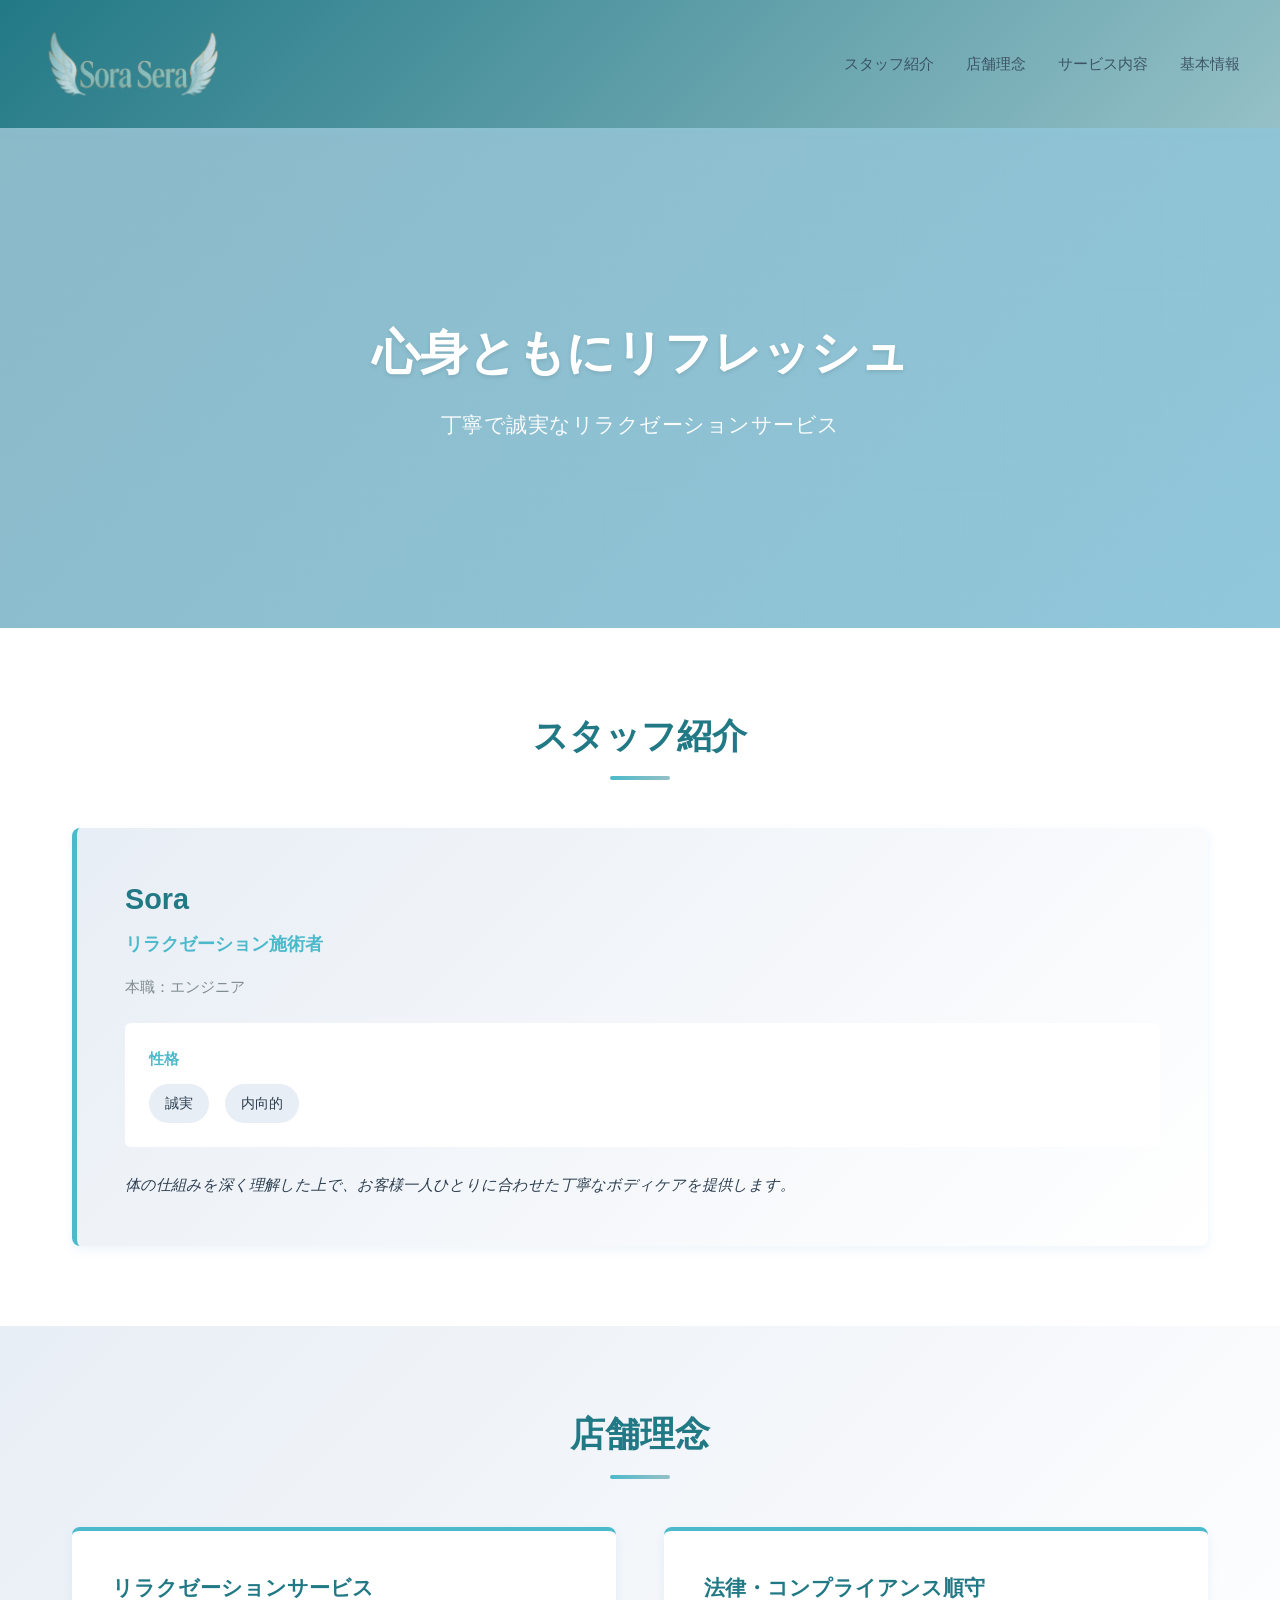
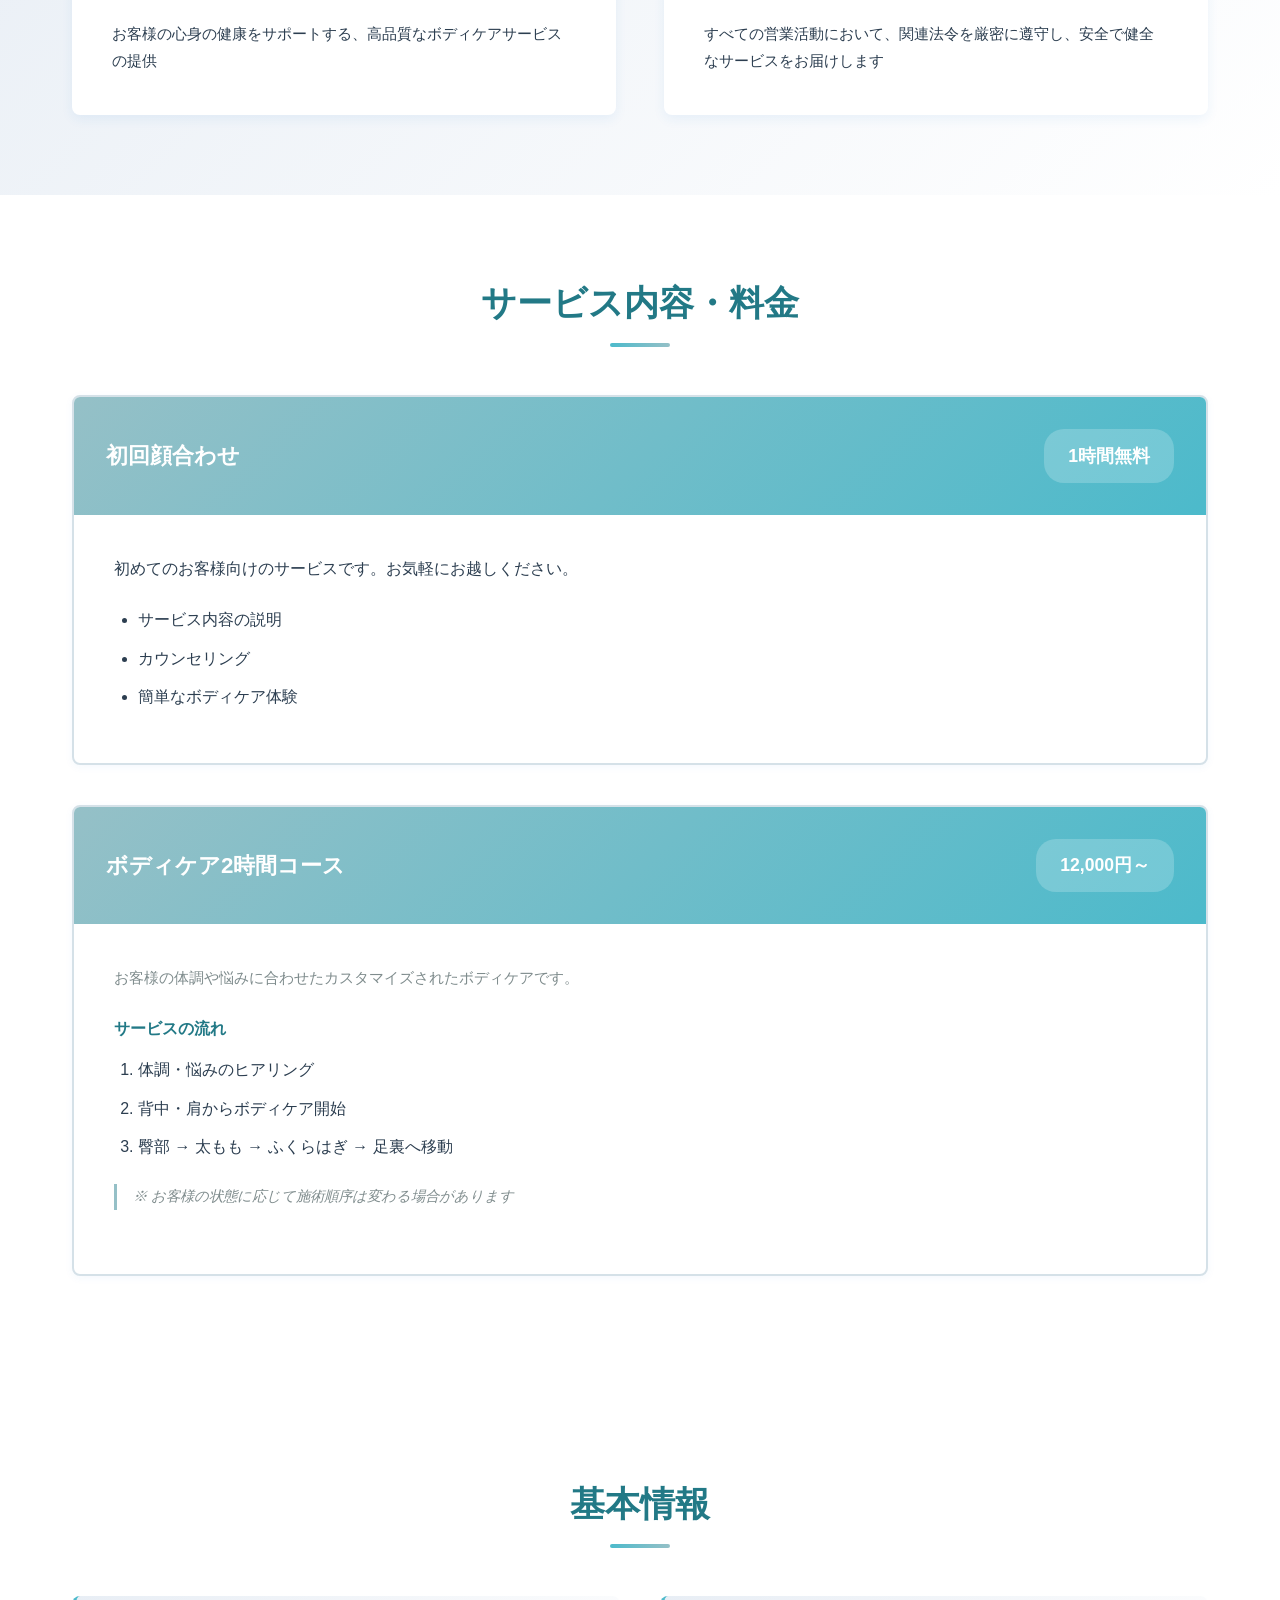
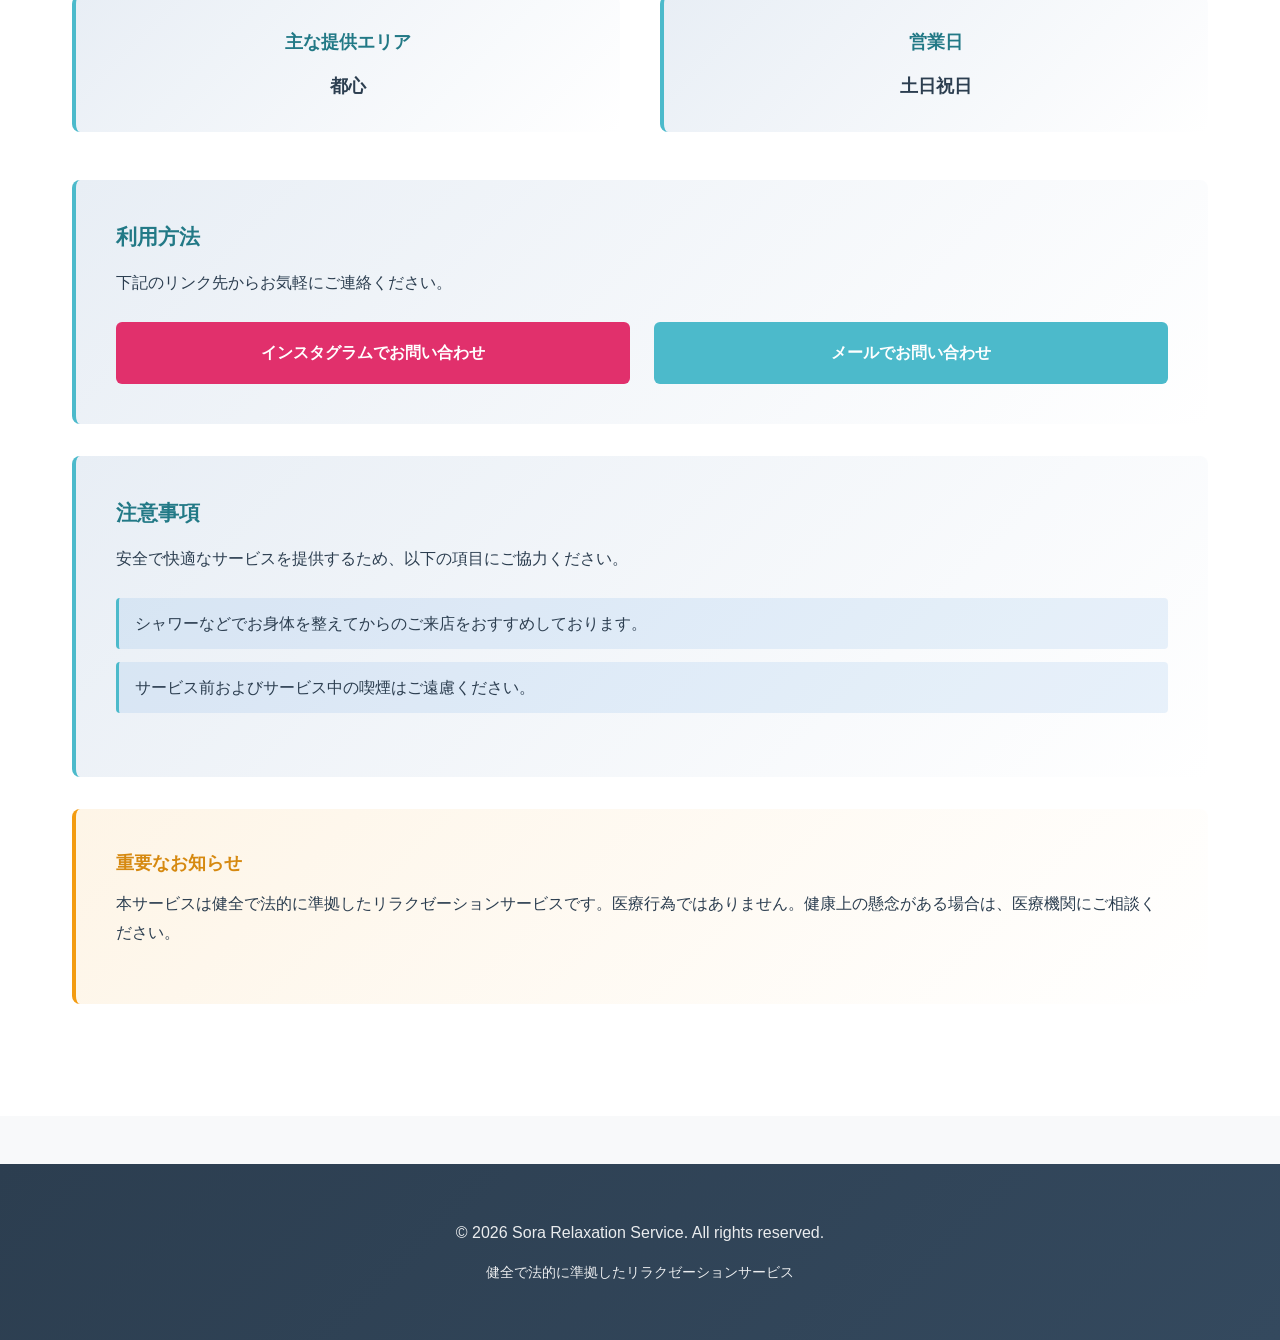
==== commit a0a1cbb5: "ラインからインスタへ変更" ====
--- a/index.html
+++ b/index.html
@@ -136,7 +136,7 @@
                 <h3>利用方法</h3>
                 <p>下記のリンク先からお気軽にご連絡ください。</p>
                 <div class="contact-buttons">
-                    <a href="https://line.me" class="contact-btn line-btn">LINEでお問い合わせ</a>
+                    <a href="https://www.instagram.com/sorasera2026/" class="contact-btn instagram-btn">インスタグラムでお問い合わせ</a>
                     <a href="mailto:contact@example.com" class="contact-btn email-btn">メールでお問い合わせ</a>
                 </div>
             </div>
--- a/styles.css
+++ b/styles.css
@@ -573,15 +573,15 @@
     border: 2px solid transparent;
 }
 
-.line-btn {
-    background-color: #00B900;
+.instagram-btn {
+    background-color: #E1306C;
     color: var(--white);
 }
 
-.line-btn:hover {
-    background-color: #009000;
+.instagram-btn:hover {
+    background-color: #C13584;
     transform: translateY(-3px);
-    box-shadow: 0 4px 12px rgba(0, 185, 0, 0.3);
+    box-shadow: 0 4px 12px rgba(225, 48, 108, 0.3);
 }
 
 .email-btn {
